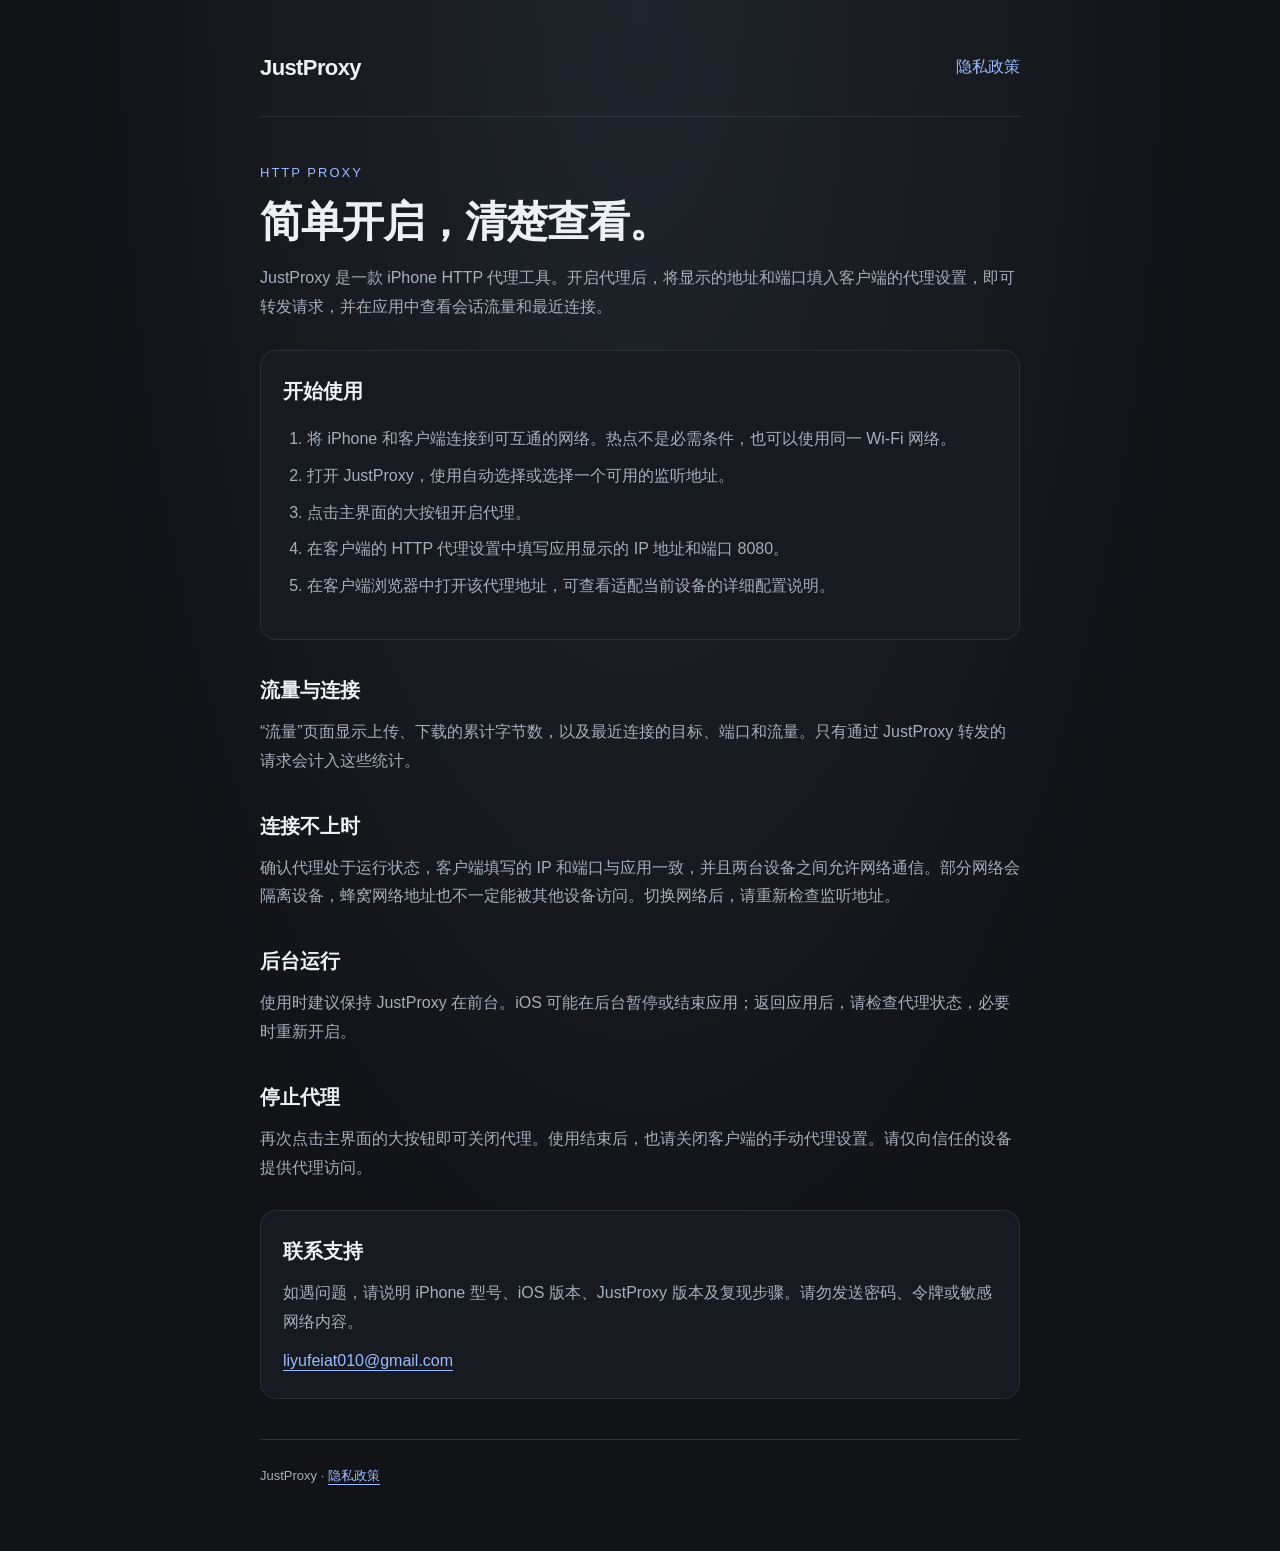
==== website/index.html @ 4e8a99ea "ci(pages): deploy website from dedicated directory" ====
<!doctype html>
<html lang="zh-Hans">
<head>
  <meta charset="utf-8">
  <meta name="viewport" content="width=device-width, initial-scale=1">
  <meta name="description" content="JustProxy 使用说明与技术支持：在 iPhone 上开启 HTTP 代理，选择监听地址，查看会话流量。">
  <title>JustProxy · 使用说明与支持</title>
  <link rel="stylesheet" href="style.css">
</head>
<body>
<main>
  <nav aria-label="网站导航"><a class="brand" href="./">JustProxy</a><a href="privacy/">隐私政策</a></nav>
  <p class="eyebrow">HTTP PROXY</p>
  <h1>简单开启，清楚查看。</h1>
  <p>JustProxy 是一款 iPhone HTTP 代理工具。开启代理后，将显示的地址和端口填入客户端的代理设置，即可转发请求，并在应用中查看会话流量和最近连接。</p>
  <section class="card">
    <h2>开始使用</h2>
    <ol>
      <li>将 iPhone 和客户端连接到可互通的网络。热点不是必需条件，也可以使用同一 Wi-Fi 网络。</li>
      <li>打开 JustProxy，使用自动选择或选择一个可用的监听地址。</li>
      <li>点击主界面的大按钮开启代理。</li>
      <li>在客户端的 HTTP 代理设置中填写应用显示的 IP 地址和端口 8080。</li>
      <li>在客户端浏览器中打开该代理地址，可查看适配当前设备的详细配置说明。</li>
    </ol>
  </section>
  <h2>流量与连接</h2>
  <p>“流量”页面显示上传、下载的累计字节数，以及最近连接的目标、端口和流量。只有通过 JustProxy 转发的请求会计入这些统计。</p>
  <h2>连接不上时</h2>
  <p>确认代理处于运行状态，客户端填写的 IP 和端口与应用一致，并且两台设备之间允许网络通信。部分网络会隔离设备，蜂窝网络地址也不一定能被其他设备访问。切换网络后，请重新检查监听地址。</p>
  <h2>后台运行</h2>
  <p>使用时建议保持 JustProxy 在前台。iOS 可能在后台暂停或结束应用；返回应用后，请检查代理状态，必要时重新开启。</p>
  <h2>停止代理</h2>
  <p>再次点击主界面的大按钮即可关闭代理。使用结束后，也请关闭客户端的手动代理设置。请仅向信任的设备提供代理访问。</p>
  <section class="card">
    <h2>联系支持</h2>
    <p>如遇问题，请说明 iPhone 型号、iOS 版本、JustProxy 版本及复现步骤。请勿发送密码、令牌或敏感网络内容。</p>
    <a href="mailto:liyufeiat010@gmail.com">liyufeiat010@gmail.com</a>
  </section>
  <footer>JustProxy · <a href="privacy/">隐私政策</a></footer>
</main>
</body>
</html>
---- website/style.css ----
:root { color-scheme: dark; font-family: -apple-system, BlinkMacSystemFont, "Segoe UI", sans-serif; color: #edf0f5; background: #111317; }
* { box-sizing: border-box; }
body { margin: 0; background: radial-gradient(ellipse at 50% 0, #20242c, transparent 580px); line-height: 1.8; }
main { width: min(100% - 40px, 760px); margin: 0 auto; padding: 48px 0 64px; }
nav { display: flex; justify-content: space-between; align-items: center; gap: 20px; padding-bottom: 28px; border-bottom: 1px solid #2b303a; }
nav a { text-decoration: none; }
.brand { color: #edf0f5; font-size: 22px; font-weight: 700; letter-spacing: -.6px; }
.eyebrow { margin-top: 44px; color: #9cbaff; font-size: 13px; letter-spacing: 2px; }
h1 { margin: 12px 0 16px; font-size: clamp(30px, 6vw, 42px); line-height: 1.25; letter-spacing: -1px; }
h2 { margin: 32px 0 10px; font-size: 20px; }
p, li { color: #a5aebb; }
p { margin: 10px 0; }
a { color: #9cbaff; text-underline-offset: 4px; overflow-wrap: anywhere; }
a:focus-visible { outline: 2px solid #9cbaff; outline-offset: 5px; border-radius: 3px; }
li { margin: 8px 0; }
ol, ul { padding-left: 24px; }
.card { margin: 28px 0; padding: 22px; background: #171a20; border: 1px solid #2b303a; border-radius: 16px; }
.card h2 { margin-top: 0; }
.meta, footer { color: #a5aebb; font-size: 13px; }
footer { margin-top: 40px; padding-top: 24px; border-top: 1px solid #2b303a; }
@media (max-width: 420px) { main { width: calc(100% - 32px); padding-top: 28px; } .card { padding: 18px; } }
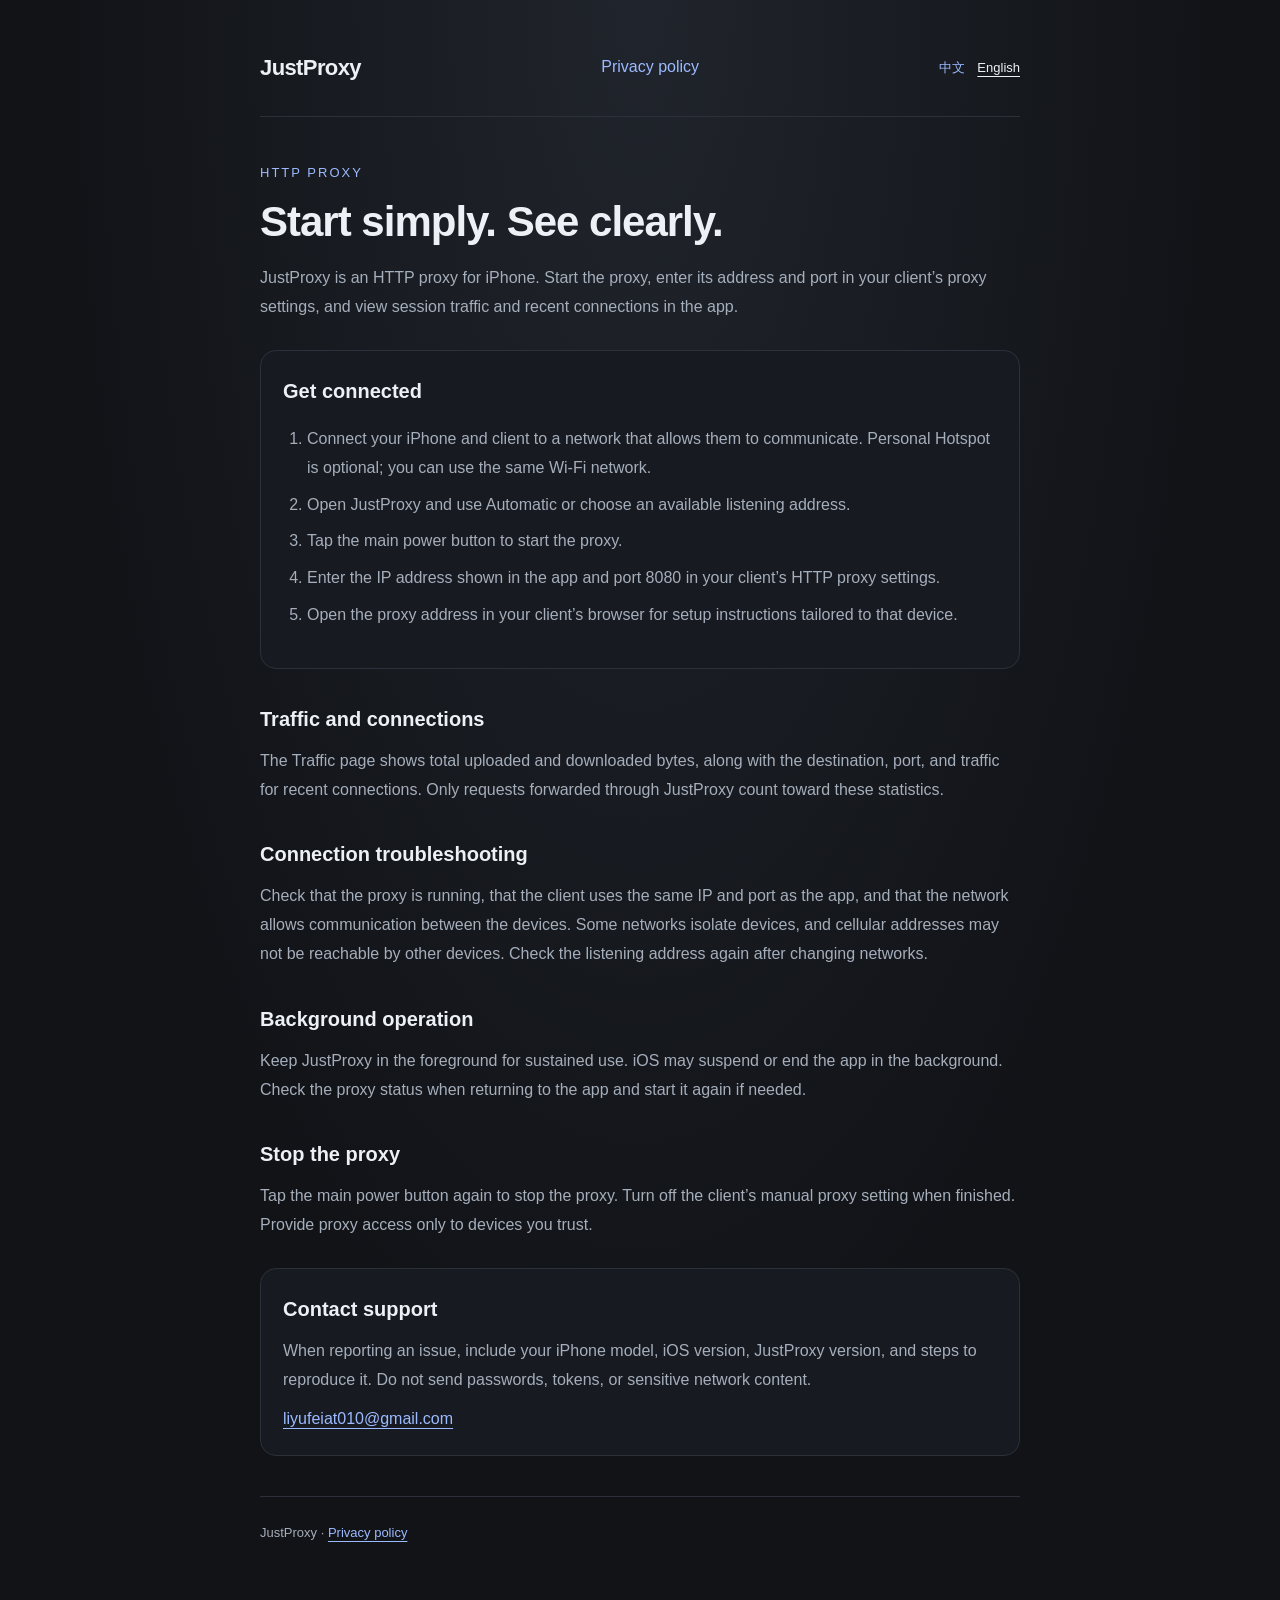
==== commit aafdc3ee: "feat(localization): add bilingual app guides and store metadata" ====
--- a/website/index.html
+++ b/website/index.html
@@ -1,15 +1,46 @@
 <!doctype html>
-<html lang="zh-Hans">
+<html lang="en">
 <head>
   <meta charset="utf-8">
   <meta name="viewport" content="width=device-width, initial-scale=1">
-  <meta name="description" content="JustProxy 使用说明与技术支持：在 iPhone 上开启 HTTP 代理，选择监听地址，查看会话流量。">
-  <title>JustProxy · 使用说明与支持</title>
+  <meta name="description" content="JustProxy setup and support: run an HTTP proxy on iPhone, choose a listening address, and view session traffic.">
+  <title>JustProxy · Setup and support</title>
   <link rel="stylesheet" href="style.css">
+  <script src="language.js"></script>
 </head>
 <body>
-<main>
-  <nav aria-label="网站导航"><a class="brand" href="./">JustProxy</a><a href="privacy/">隐私政策</a></nav>
+<main id="english" data-language="en" lang="en" data-title="JustProxy · Setup and support" data-description="JustProxy setup and support: run an HTTP proxy on iPhone, choose a listening address, and view session traffic.">
+  <nav aria-label="Site navigation"><a data-site-link class="brand" href="./">JustProxy</a><a data-site-link href="privacy/">Privacy policy</a><span class="languages" aria-label="Language"><a data-language-choice="zh" href="?lang=zh#chinese" lang="zh-Hans">中文</a><a data-language-choice="en" href="?lang=en#english" lang="en">English</a></span></nav>
+  <p class="eyebrow">HTTP PROXY</p>
+  <h1>Start simply. See clearly.</h1>
+  <p>JustProxy is an HTTP proxy for iPhone. Start the proxy, enter its address and port in your client’s proxy settings, and view session traffic and recent connections in the app.</p>
+  <section class="card">
+    <h2>Get connected</h2>
+    <ol>
+      <li>Connect your iPhone and client to a network that allows them to communicate. Personal Hotspot is optional; you can use the same Wi-Fi network.</li>
+      <li>Open JustProxy and use Automatic or choose an available listening address.</li>
+      <li>Tap the main power button to start the proxy.</li>
+      <li>Enter the IP address shown in the app and port 8080 in your client’s HTTP proxy settings.</li>
+      <li>Open the proxy address in your client’s browser for setup instructions tailored to that device.</li>
+    </ol>
+  </section>
+  <h2>Traffic and connections</h2>
+  <p>The Traffic page shows total uploaded and downloaded bytes, along with the destination, port, and traffic for recent connections. Only requests forwarded through JustProxy count toward these statistics.</p>
+  <h2>Connection troubleshooting</h2>
+  <p>Check that the proxy is running, that the client uses the same IP and port as the app, and that the network allows communication between the devices. Some networks isolate devices, and cellular addresses may not be reachable by other devices. Check the listening address again after changing networks.</p>
+  <h2>Background operation</h2>
+  <p>Keep JustProxy in the foreground for sustained use. iOS may suspend or end the app in the background. Check the proxy status when returning to the app and start it again if needed.</p>
+  <h2>Stop the proxy</h2>
+  <p>Tap the main power button again to stop the proxy. Turn off the client’s manual proxy setting when finished. Provide proxy access only to devices you trust.</p>
+  <section class="card">
+    <h2>Contact support</h2>
+    <p>When reporting an issue, include your iPhone model, iOS version, JustProxy version, and steps to reproduce it. Do not send passwords, tokens, or sensitive network content.</p>
+    <a href="mailto:liyufeiat010@gmail.com">liyufeiat010@gmail.com</a>
+  </section>
+  <footer>JustProxy · <a data-site-link href="privacy/">Privacy policy</a></footer>
+</main>
+<main id="chinese" data-language="zh" lang="zh-Hans" data-title="JustProxy · 使用说明与支持" data-description="JustProxy 使用说明与技术支持：在 iPhone 上开启 HTTP 代理，选择监听地址，查看会话流量。">
+  <nav aria-label="网站导航"><a data-site-link class="brand" href="./">JustProxy</a><a data-site-link href="privacy/">隐私政策</a><span class="languages" aria-label="Language"><a data-language-choice="zh" href="?lang=zh#chinese" lang="zh-Hans">中文</a><a data-language-choice="en" href="?lang=en#english" lang="en">English</a></span></nav>
   <p class="eyebrow">HTTP PROXY</p>
   <h1>简单开启，清楚查看。</h1>
   <p>JustProxy 是一款 iPhone HTTP 代理工具。开启代理后，将显示的地址和端口填入客户端的代理设置，即可转发请求，并在应用中查看会话流量和最近连接。</p>
@@ -36,7 +67,7 @@
     <p>如遇问题，请说明 iPhone 型号、iOS 版本、JustProxy 版本及复现步骤。请勿发送密码、令牌或敏感网络内容。</p>
     <a href="mailto:liyufeiat010@gmail.com">liyufeiat010@gmail.com</a>
   </section>
-  <footer>JustProxy · <a href="privacy/">隐私政策</a></footer>
+  <footer>JustProxy · <a data-site-link href="privacy/">隐私政策</a></footer>
 </main>
 </body>
 </html>
--- a/website/style.css
+++ b/website/style.css
@@ -2,8 +2,11 @@
 * { box-sizing: border-box; }
 body { margin: 0; background: radial-gradient(ellipse at 50% 0, #20242c, transparent 580px); line-height: 1.8; }
 main { width: min(100% - 40px, 760px); margin: 0 auto; padding: 48px 0 64px; }
-nav { display: flex; justify-content: space-between; align-items: center; gap: 20px; padding-bottom: 28px; border-bottom: 1px solid #2b303a; }
+nav { display: flex; flex-wrap: wrap; justify-content: space-between; align-items: center; gap: 14px; padding-bottom: 28px; border-bottom: 1px solid #2b303a; }
 nav a { text-decoration: none; }
+html[data-language="en"] main[data-language="zh"], html[data-language="zh"] main[data-language="en"] { display: none; }
+.languages { display: flex; gap: 12px; font-size: 13px; }
+.languages [aria-current="true"] { color: #edf0f5; text-decoration: underline; }
 .brand { color: #edf0f5; font-size: 22px; font-weight: 700; letter-spacing: -.6px; }
 .eyebrow { margin-top: 44px; color: #9cbaff; font-size: 13px; letter-spacing: 2px; }
 h1 { margin: 12px 0 16px; font-size: clamp(30px, 6vw, 42px); line-height: 1.25; letter-spacing: -1px; }
